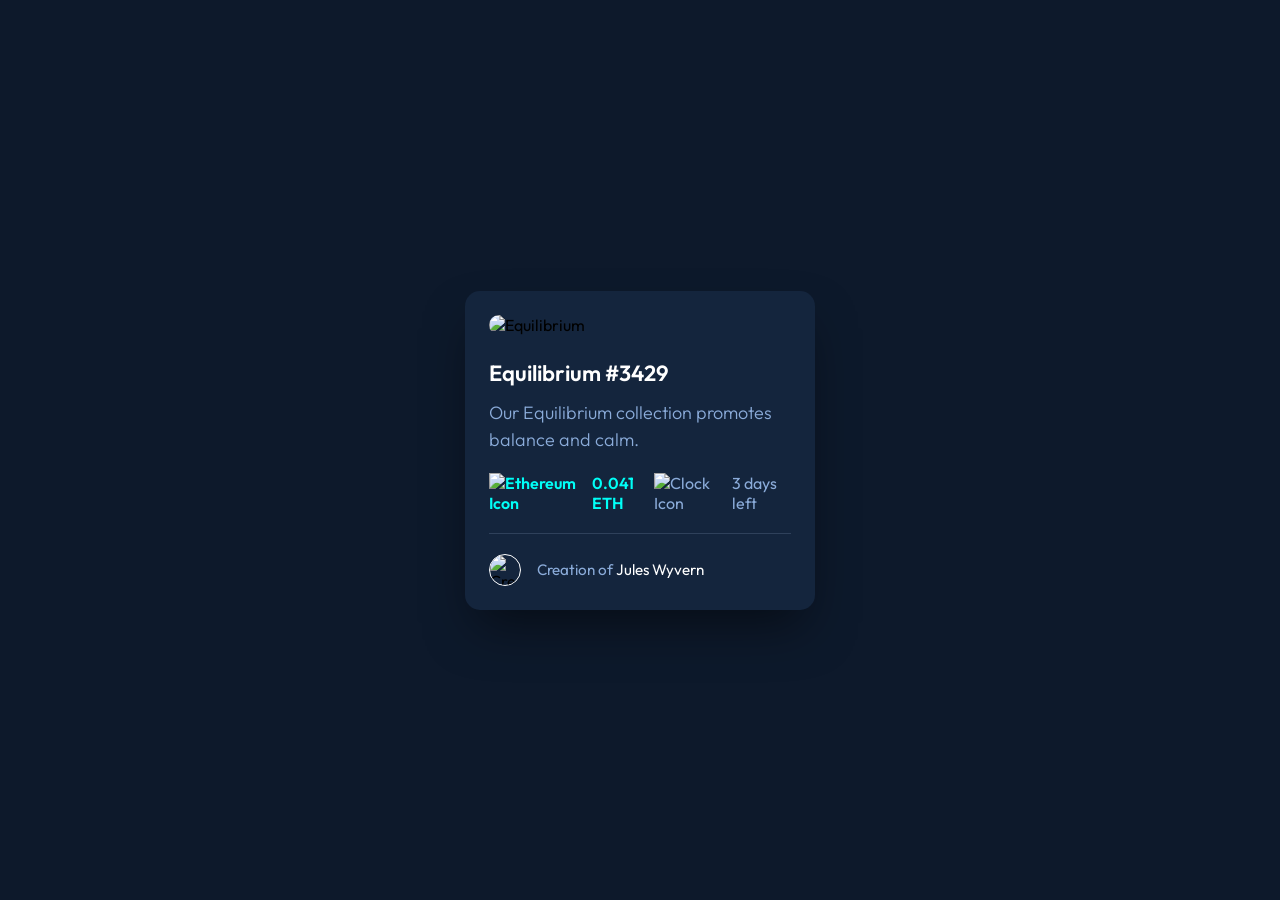
==== index.html @ 587bb4b7 "Rename nft.html to index.html" ====
<!DOCTYPE html>
<html lang="en">
<head>
    <meta charset="UTF-8">
    <meta name="viewport" content="width=device-width, initial-scale=1.0">
    <title>Frontend Mentor | NFT preview card component</title>
    <link rel="stylesheet" href="nft.css">
    <link rel="preconnect" href="https://fonts.googleapis.com">
<link rel="preconnect" href="https://fonts.gstatic.com" crossorigin>
<link href="https://fonts.googleapis.com/css2?family=Hanken+Grotesk:ital,wght@0,100..900;1,100..900&family=Inter:ital,opsz,wght@0,14..32,600;1,14..32,600&family=Outfit:wght@100..900&family=Red+Hat+Display:ital,wght@0,300..900;1,300..900&display=swap" rel="stylesheet">
</head>
<body>
    
    <main>
        <div class="card">
            <div class="card__image">
                <img src="c:\Users\hermano\Downloads\nft-preview-card-component-main\images\image-equilibrium.jpg" alt="Equilibrium" class="card__image--img">
                <div class="card__image--overlay">
                    <img src="c:\Users\hermano\Downloads\nft-preview-card-component-main\images\icon-view.svg" alt="View Icon" class="card__image--icon">
                </div>
            </div>
            <div class="card__content">
                <h1 class="card__content--title">Equilibrium #3429</h1>
                <p class="card__content--description">Our Equilibrium collection promotes balance and calm.</p>
                <div class="card__content--info">
                    <div class="card__content--price">
                        <img src="c:\Users\hermano\Downloads\nft-preview-card-component-main\images\icon-ethereum.svg" alt="Ethereum Icon" class="card__content--price-icon">
                        <span>0.041 ETH</span>
                    </div>
                    <div class="card__content--time">
                        <img src="c:\Users\hermano\Downloads\nft-preview-card-component-main\images\icon-clock.svg" alt="Clock Icon" class="card__content--time-icon">
                        <span>3 days left</span>
                    </div>
                </div>
                <hr class="card__content--divider">
                <div class="card__content--creator">
                    <img src="c:\Users\hermano\Downloads\nft-preview-card-component-main\images\image-avatar.png" alt="Creator Avatar" class="card__content--creator-avatar">
                    <p>Creation of <span>Jules Wyvern</span></p>
                </div>
            </div>
        </div>
    </main>
    
</body>
</html>
---- nft.css ----
:root {
  --main-bg: hsl(217, 54%, 11%);
  --card-bg: hsl(216, 50%, 16%);
  --line-color: hsl(215, 32%, 27%);
  --cyan: hsl(178, 100%, 50%);
  --soft-blue: hsl(215, 51%, 70%);
  --white: hsl(0, 0%, 100%);
}

* {
  box-sizing: border-box;
  margin: 0;
  padding: 0;
}

body {
  min-height: 100vh;
  display: flex;
  align-items: center;
  justify-content: center;
  padding: 1.5rem;
  background-color: var(--main-bg);
  font-family: "Outfit", sans-serif;
}

.card {
  width: 100%;
  max-width: 350px;
  padding: 1.5rem;
  border-radius: 15px;
  background-color: var(--card-bg);
  box-shadow: 0 25px 50px -12px rgb(0 0 0 / 50%);
}

.card__image {
  position: relative;
  overflow: hidden;
  border-radius: 10px;
  cursor: pointer;
}

.card__image--img {
  display: block;
  width: 100%;
  height: auto;
}

.card__image--overlay {
  position: absolute;
  inset: 0;
  display: flex;
  align-items: center;
  justify-content: center;
  background-color: hsl(178 100% 50% / 50%);
  opacity: 0;
  transition: opacity 0.3s ease;
}

.card__image:hover .card__image--overlay {
  opacity: 1;
}

.card__image--icon {
  width: 48px;
  height: 48px;
}

.card__content {
  padding-top: 1.5rem;
}

.card__content--title {
  margin-bottom: 0.75rem;
  color: var(--white);
  font-size: 1.375rem;
  font-weight: 600;
  transition: color 0.3s ease;
}

.card__content--title:hover {
  color: var(--cyan);
  cursor: pointer;
}

.card__content--description {
  margin-bottom: 1.25rem;
  color: var(--soft-blue);
  font-size: 1.125rem;
  font-weight: 300;
  line-height: 1.5;
}

.card__content--info {
  display: flex;
  align-items: center;
  justify-content: space-between;
  font-size: 1rem;
}

.card__content--price,
.card__content--time {
  display: flex;
  align-items: center;
  gap: 0.4rem;
}

.card__content--price-icon,
.card__content--time-icon {
  width: auto;
  height: auto;
}

.card__content--price {
  color: var(--cyan);
  font-weight: 600;
}

.card__content--time {
  color: var(--soft-blue);
  font-weight: 400;
}

.card__content--divider {
  height: 1px;
  margin: 1.25rem 0;
  border: 0;
  background-color: var(--line-color);
}

.card__content--creator {
  display: flex;
  align-items: center;
  gap: 1rem;
}

.card__content--creator-avatar {
  width: 32px;
  height: 32px;
  border: 1px solid var(--white);
  border-radius: 50%;
}

.card__content--creator p {
  color: var(--soft-blue);
  font-size: 0.95rem;
}

.card__content--creator span {
  color: var(--white);
  transition: color 0.3s ease;
}

.card__content--creator span:hover {
  color: var(--cyan);
  cursor: pointer;
}
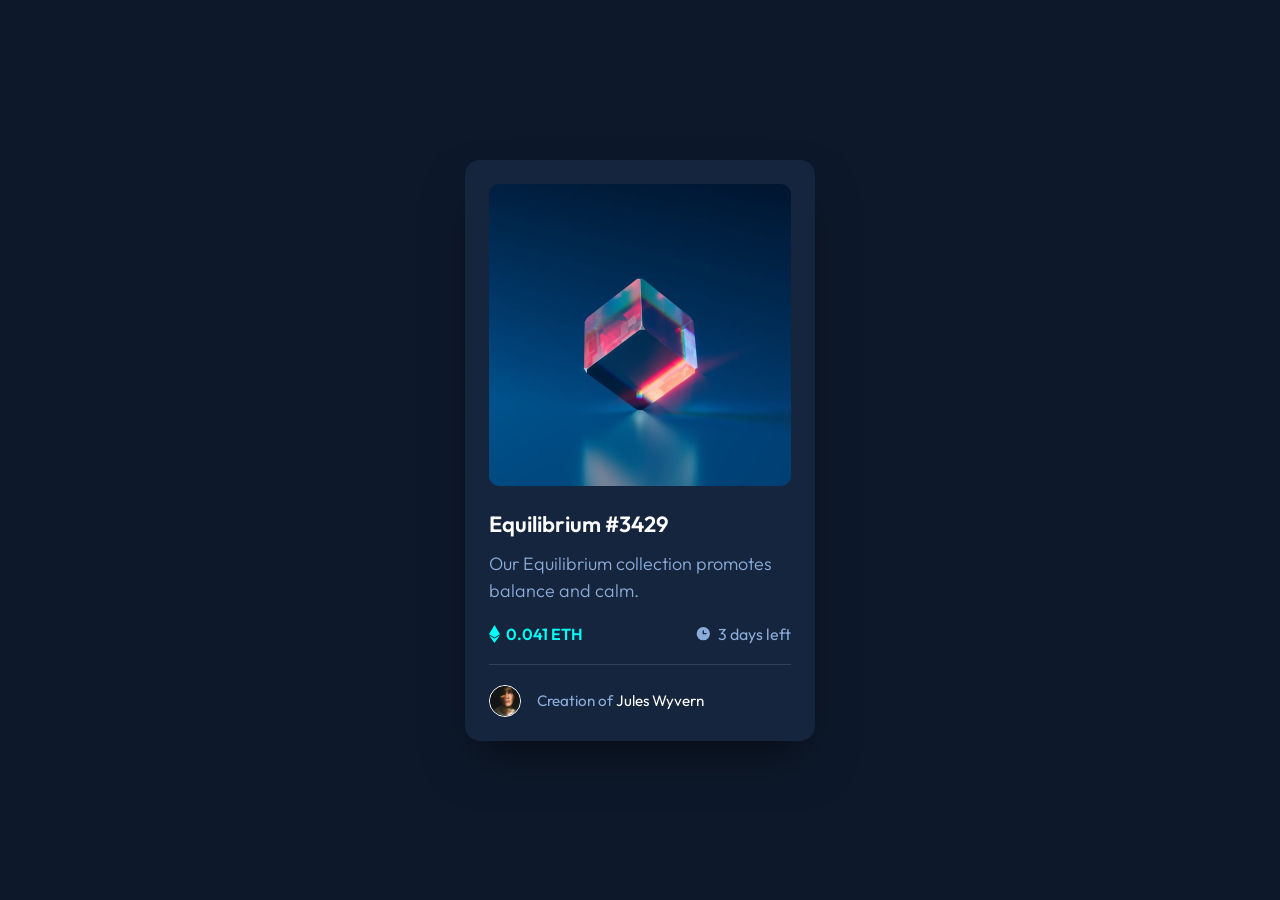
==== commit fd43af09: "Fix broken image paths for GitHub Pages Point images at files inside the repo instead of a local Dow" ====
--- a/index.html
+++ b/index.html
@@ -14,9 +14,9 @@
     <main>
         <div class="card">
             <div class="card__image">
-                <img src="c:\Users\hermano\Downloads\nft-preview-card-component-main\images\image-equilibrium.jpg" alt="Equilibrium" class="card__image--img">
+                <img src="image-equilibrium.jpg" alt="Equilibrium" class="card__image--img">
                 <div class="card__image--overlay">
-                    <img src="c:\Users\hermano\Downloads\nft-preview-card-component-main\images\icon-view.svg" alt="View Icon" class="card__image--icon">
+                    <img src="icon-view.svg" alt="View Icon" class="card__image--icon">
                 </div>
             </div>
             <div class="card__content">
@@ -24,17 +24,17 @@
                 <p class="card__content--description">Our Equilibrium collection promotes balance and calm.</p>
                 <div class="card__content--info">
                     <div class="card__content--price">
-                        <img src="c:\Users\hermano\Downloads\nft-preview-card-component-main\images\icon-ethereum.svg" alt="Ethereum Icon" class="card__content--price-icon">
+                        <img src="icon-ethereum.svg" alt="Ethereum Icon" class="card__content--price-icon">
                         <span>0.041 ETH</span>
                     </div>
                     <div class="card__content--time">
-                        <img src="c:\Users\hermano\Downloads\nft-preview-card-component-main\images\icon-clock.svg" alt="Clock Icon" class="card__content--time-icon">
+                        <img src="icon-clock.svg" alt="Clock Icon" class="card__content--time-icon">
                         <span>3 days left</span>
                     </div>
                 </div>
                 <hr class="card__content--divider">
                 <div class="card__content--creator">
-                    <img src="c:\Users\hermano\Downloads\nft-preview-card-component-main\images\image-avatar.png" alt="Creator Avatar" class="card__content--creator-avatar">
+                    <img src="image-avatar.png" alt="Creator Avatar" class="card__content--creator-avatar">
                     <p>Creation of <span>Jules Wyvern</span></p>
                 </div>
             </div>
@@ -42,4 +42,4 @@
     </main>
     
 </body>
-</html>
+</html>
